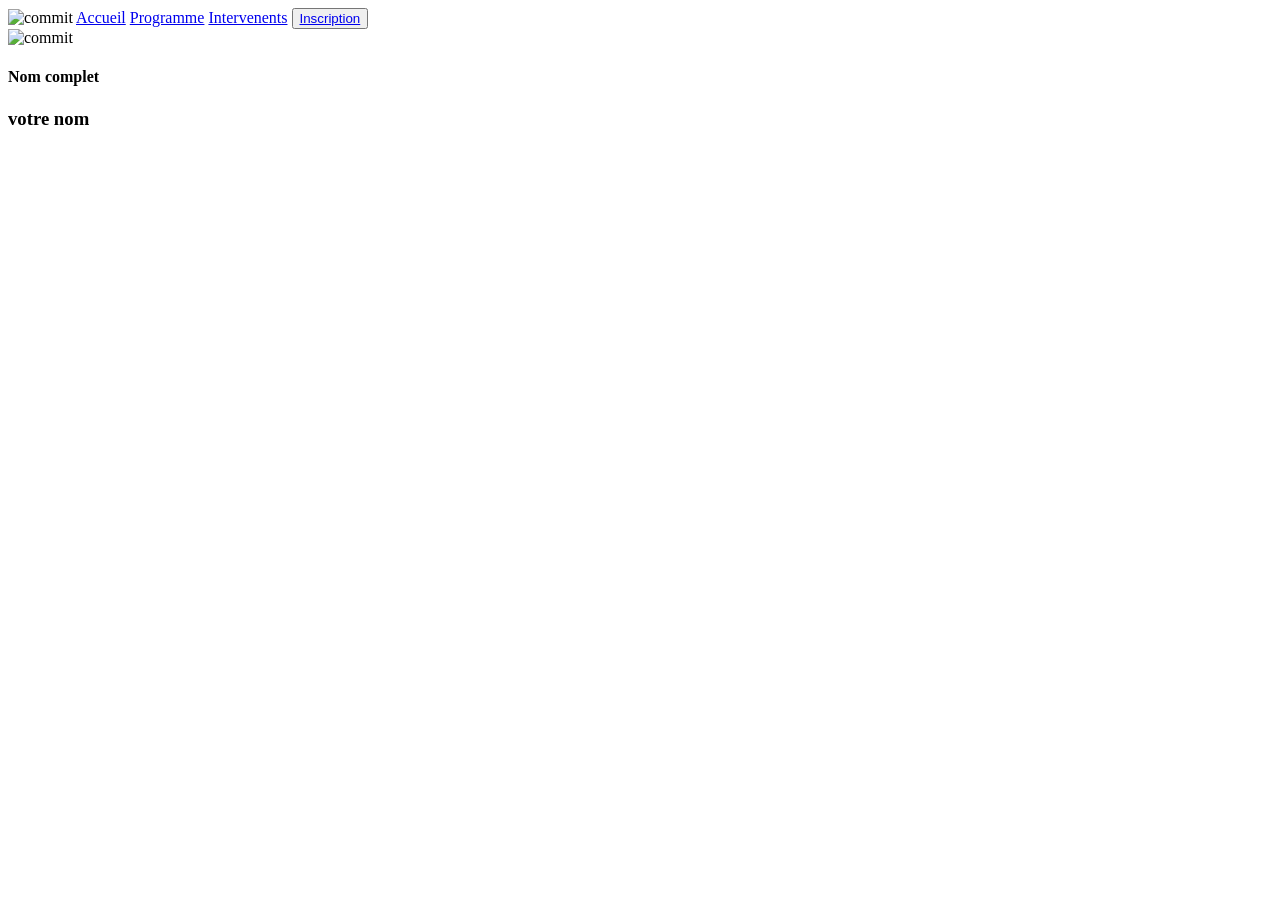
==== inscription.html @ ad55e4ea "La structure initiale d'un site web" ====
<!DOCTYPE html>

<head>
    <meta charset="UTF-8">
    <title> Atlas Dev </title>

</head>
<main>
    <header>
        <nav>
            <img src="img" alt="commit"> <!--7at link-->
            <a href="index.html">Accueil</a>
            <a href="programme.html">Programme</a>
            <a href="intervenents.html"> Intervenents</a>
            <button type="submit">
                <a href="inscription.html">Inscription</a>
            </button>

        </nav>
    </header>
    <body>
        <img src="#" alt="commit"> <!--7at link-->
        <div>
            <h4>Nom complet</h4>
        <h3>votre nom</h3>
        </div>
    </body>
</main>
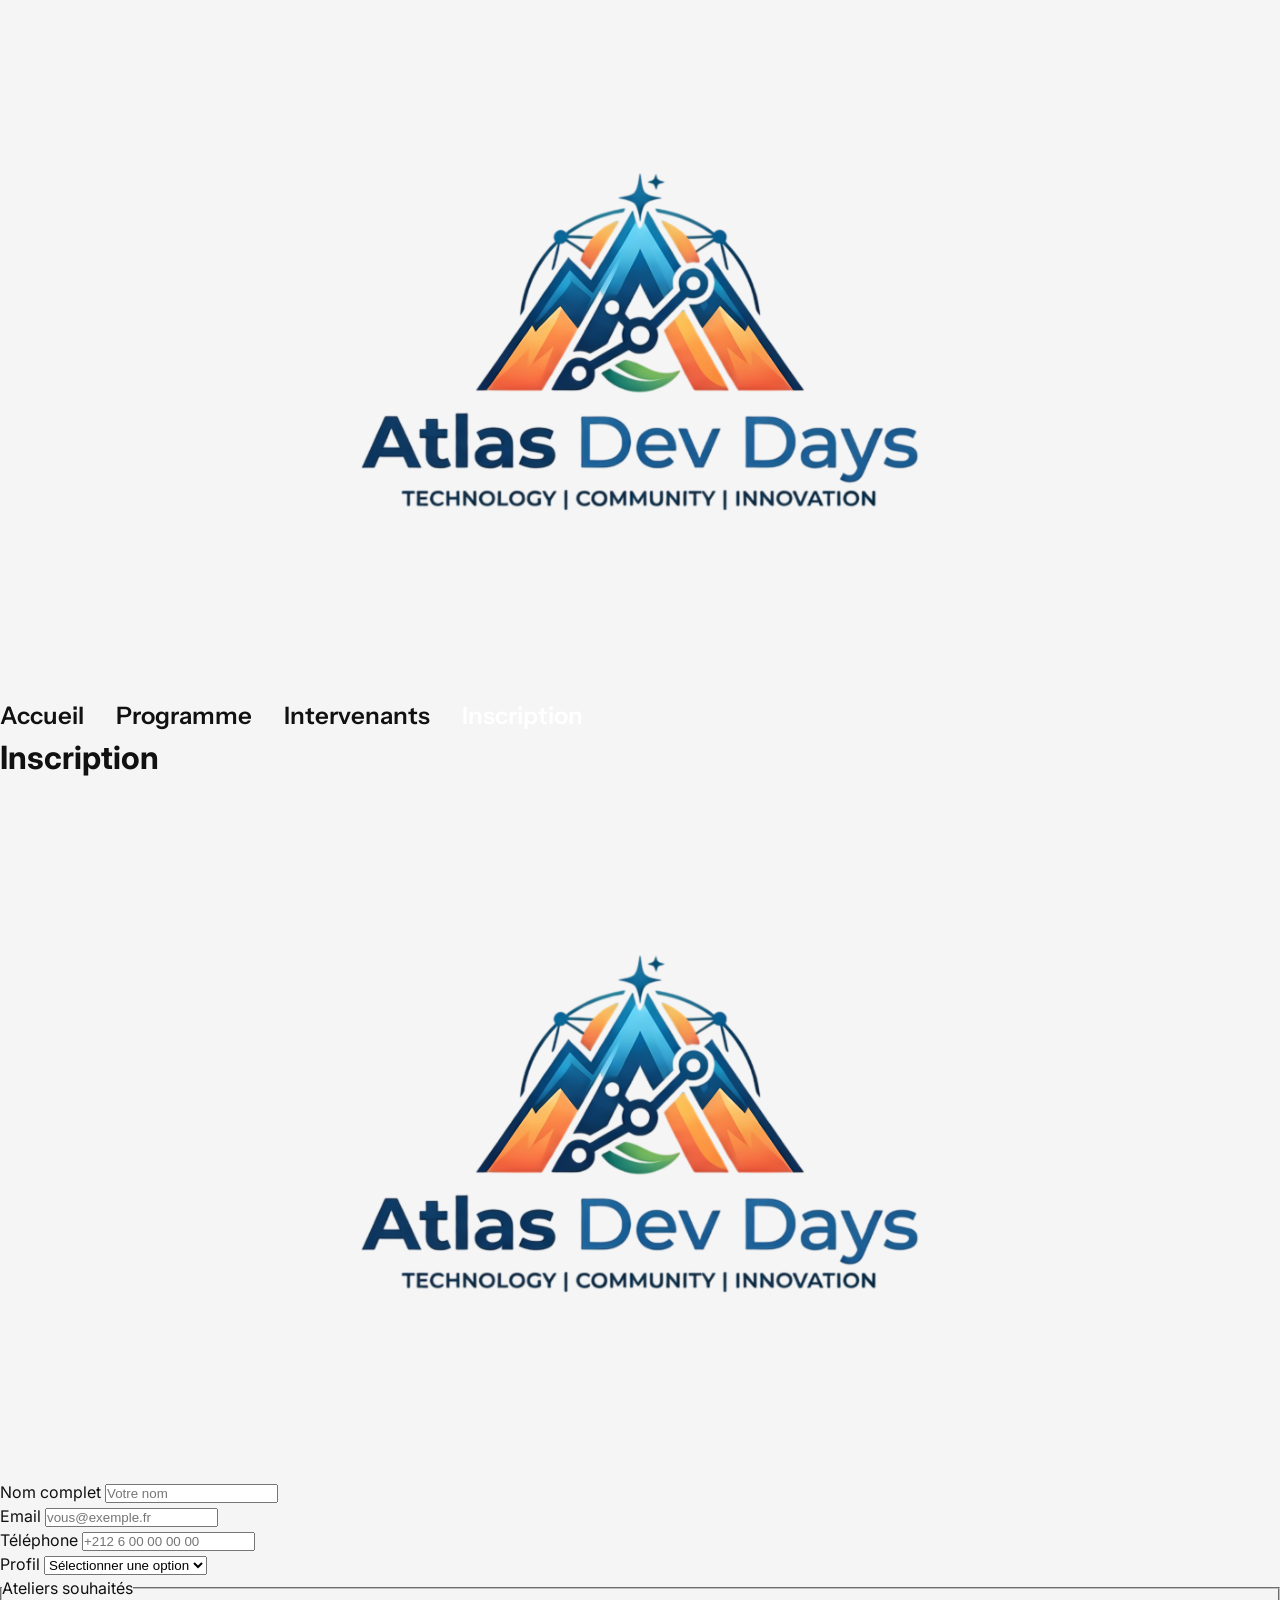
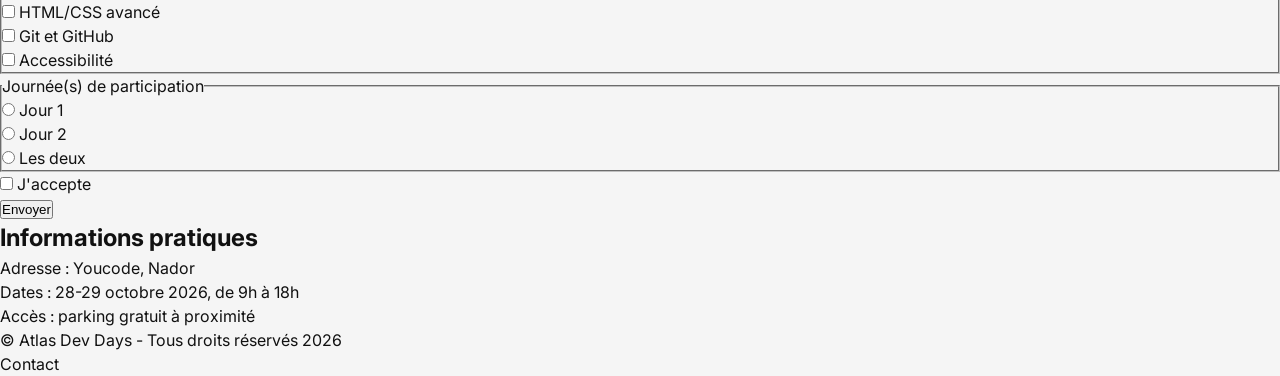
==== commit 8c59ed1f: "html complet de la page d'inscription" ====
--- a/inscription.html
+++ b/inscription.html
@@ -1,28 +1,121 @@
 <!DOCTYPE html>
+<html lang="fr">
 
 <head>
-    <meta charset="UTF-8">
-    <title> Atlas Dev </title>
+  <meta charset="UTF-8">
+  <meta name="viewport" content="width=device-width, initial-scale=1.0">
+  <title>Atlas Dev Days | Inscription</title>
+  <link rel="preconnect" href="https://fonts.googleapis.com">
+  <link rel="preconnect" href="https://fonts.gstatic.com" crossorigin>
+  <link rel="stylesheet"
+    href="https://fonts.googleapis.com/css2?family=Instrument+Sans:wght@600&family=Inter:wght@400;500;700&display=swap">
+  <link rel="stylesheet" href="css/style.css">
+</head>
 
-</head>
-<main>
-    <header>
-        <nav>
-            <img src="img" alt="commit"> <!--7at link-->
-            <a href="index.html">Accueil</a>
-            <a href="programme.html">Programme</a>
-            <a href="intervenents.html"> Intervenents</a>
-            <button type="submit">
-                <a href="inscription.html">Inscription</a>
-            </button>
+<body>
 
-        </nav>
-    </header>
-    <body>
-        <img src="#" alt="commit"> <!--7at link-->
+  <header>
+    <a href="index.html">
+      <img src="assets/icons/logo1.png" alt="Atlas Dev Days, retour à l'accueil">
+    </a>
+    <nav>
+      <ul class="menu">
+        <li><a href="index.html">Accueil</a></li>
+        <li><a href="programme.html">Programme</a></li>
+        <li><a href="intervenants.html">Intervenants</a></li>
+        <li><a href="inscription.html" aria-current="page">Inscription</a></li>
+      </ul>
+    </nav>
+  </header>
+
+  <main>
+    <h1>Inscription</h1>
+
+    <form action="#" method="get">
+      <img src="assets/icons/logo1.png" alt="">
+
+      <div>
+        <label for="nom">Nom complet</label>
+        <input type="text" id="nom" name="nom" placeholder="Votre nom" required minlength="3">
+      </div>
+
+      <div>
+        <label for="email">Email</label>
+        <input type="email" id="email" name="email" placeholder="vous@exemple.fr" required>
+      </div>
+
+      <div>
+        <label for="tel">Téléphone</label>
+        <input type="tel" id="tel" name="tel" placeholder="+212 6 00 00 00 00" required>
+      </div>
+
+      <div>
+        <label for="profil">Profil</label>
+        <select id="profil" name="profil" required>
+          <option value="">Sélectionner une option</option>
+          <option value="etudiant">Étudiant·e</option>
+          <option value="developpeur">Développeur·se</option>
+          <option value="autre">Autre</option>
+        </select>
+      </div>
+
+      <fieldset>
+        <legend>Ateliers souhaités</legend>
         <div>
-            <h4>Nom complet</h4>
-        <h3>votre nom</h3>
+          <div>
+            <input type="checkbox" id="atelier-css" name="ateliers" value="css">
+            <label for="atelier-css">HTML/CSS avancé</label>
+          </div>
+          <div>
+            <input type="checkbox" id="atelier-git" name="ateliers" value="git">
+            <label for="atelier-git">Git et GitHub</label>
+          </div>
+          <div>
+            <input type="checkbox" id="atelier-a11y" name="ateliers" value="accessibilite">
+            <label for="atelier-a11y">Accessibilité</label>
+          </div>
         </div>
-    </body>
-</main>+      </fieldset>
+
+      <fieldset>
+        <legend>Journée(s) de participation</legend>
+        <div>
+          <div>
+            <input type="radio" id="jour-1" name="jour" value="jour1" required>
+            <label for="jour-1">Jour 1</label>
+          </div>
+          <div>
+            <input type="radio" id="jour-2" name="jour" value="jour2">
+            <label for="jour-2">Jour 2</label>
+          </div>
+          <div>
+            <input type="radio" id="jour-both" name="jour" value="les-deux">
+            <label for="jour-both">Les deux</label>
+          </div>
+        </div>
+      </fieldset>
+
+      <div>
+        <input type="checkbox" id="consentement" name="consentement" required>
+        <label for="consentement">J'accepte</label>
+      </div>
+
+      <button type="submit">Envoyer</button>
+    </form>
+
+    <aside>
+      <h2>Informations pratiques</h2>
+      <p>Adresse : Youcode, Nador</p>
+      <p>Dates : 28-29 octobre 2026, de 9h à 18h</p>
+      <p>Accès : parking gratuit à proximité</p>
+    </aside>
+  </main>
+
+  <footer>
+    <p>© Atlas Dev Days - Tous droits réservés 2026</p>
+    <a href="#">Contact</a>
+  </footer>
+
+</body>
+
+</html>
--- a/css/style.css
+++ b/css/style.css
@@ -0,0 +1,181 @@
+/* ===== Variables ===== */
+:root {
+  --color-text: #111111;
+  --color-light: #f5f5f5;
+  --color-white: #ffffff;
+  --color-accent: #00b7ff;
+  --color-header: #096d95;
+  --color-border: #1e4a86;
+
+  --font-title: "Instrument Sans", sans-serif;
+  --font-text: "Inter", sans-serif;
+
+  --space: 16px;
+}
+
+/* ===== Reset léger ===== */
+* {
+  box-sizing: border-box;
+  margin: 0;
+  padding: 0;
+}
+
+img {
+  max-width: 100%;
+  display: block;
+}
+
+ul {
+  list-style: none;
+}
+
+a {
+  color: inherit;
+  text-decoration: none;
+}
+
+/* ===== Base ===== */
+body {
+  min-height: 100vh;
+  display: flex;
+  flex-direction: column;
+  background-color: var(--color-light);
+  color: var(--color-text);
+  font-family: var(--font-text);
+  line-height: 1.5;
+}
+
+/* ===== Header ===== */
+.site-header {
+  display: flex;
+  justify-content: space-between;
+  align-items: center;
+  flex-wrap: wrap;
+  gap: var(--space);
+  padding: var(--space) 5%;
+  background-color: var(--color-header);
+}
+
+.logo {
+  height: 64px;
+  width: auto;
+}
+
+.menu {
+  display: flex;
+  align-items: center;
+  flex-wrap: wrap;
+  gap: 32px;
+}
+
+.menu a {
+  color: var(--color-text);
+  font-family: var(--font-title);
+  font-size: 24px;
+  font-weight: 600;
+}
+
+.menu a:hover,
+.menu a[aria-current="page"] {
+  color: var(--color-white);
+}
+
+.menu .menu-cta {
+  padding: 8px 20px;
+  border-radius: 12px;
+  background-color: var(--color-accent);
+  color: var(--color-text);
+}
+
+.menu .menu-cta:hover {
+  background-color: var(--color-white);
+}
+
+/* ===== Hero ===== */
+.hero {
+  flex: 1;                      /* prend la place entre header et footer */
+  display: flex;
+  justify-content: center;      /* carte au centre horizontal */
+  align-items: center;          /* carte au centre vertical */
+  min-height: 460px;
+  padding: 40px 5%;
+  background-image: url("../assets/images/accueil.jpg");
+  background-size: cover;
+  background-position: center;
+}
+
+.hero-card {
+  width: 100%;
+  max-width: 320px;
+  display: flex;
+  flex-direction: column;
+  align-items: center;
+  gap: 8px;
+  padding: 24px;
+  border: 2px solid var(--color-border);
+  border-radius: 20px;
+  background-color: rgba(255, 255, 255, 0.8);
+  text-align: center;
+}
+
+.hero-logo {
+  width: 220px;
+}
+
+.hero-dates {
+  font-size: 18px;
+  font-weight: 700;
+}
+
+/* ===== Bouton ===== */
+.button {
+  margin-top: 8px;
+  padding: 12px 28px;
+  border-radius: 12px;
+  background-color: var(--color-accent);
+  color: var(--color-text);
+  font-family: var(--font-title);
+  font-size: 20px;
+  font-weight: 600;
+}
+
+.button:hover {
+  background-color: var(--color-white);
+}
+
+/* ===== Footer ===== */
+.site-footer {
+  display: flex;
+  justify-content: space-between;
+  align-items: center;
+  flex-wrap: wrap;
+  gap: var(--space);
+  padding: 32px 5%;
+  background-color: var(--color-header);
+  color: var(--color-white);
+  font-family: var(--font-title);
+  font-size: 20px;
+  font-weight: 600;
+}
+
+.site-footer a:hover {
+  text-decoration: underline;
+}
+
+/* ===== Focus visible (clavier) ===== */
+a:focus {
+  outline: 3px solid var(--color-text);
+  outline-offset: 2px;
+  box-shadow: 0 0 0 5px var(--color-white);
+}
+
+/* ===== Mobile ===== */
+@media (max-width: 600px) {
+  .menu {
+    gap: 16px;
+  }
+
+  .menu a {
+    font-size: 18px;
+  }
+}
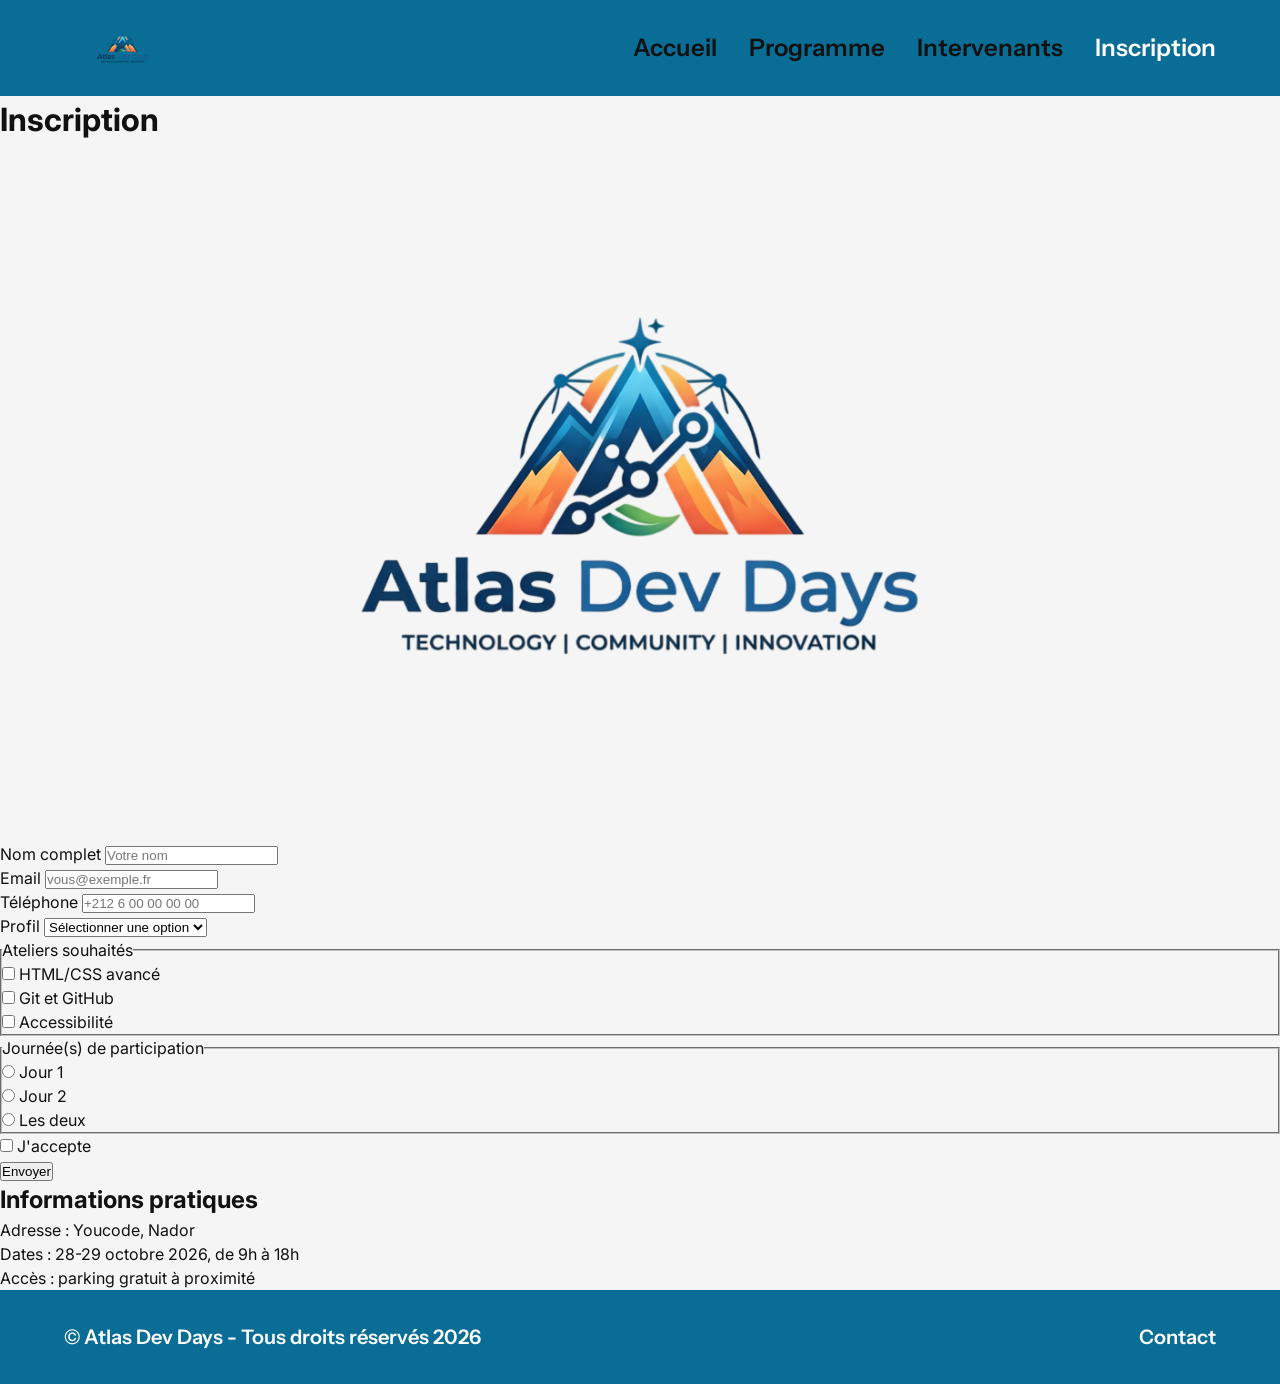
==== commit a8decc49: "scc de footer et header dans touts les page" ====
--- a/inscription.html
+++ b/inscription.html
@@ -14,9 +14,9 @@
 
 <body>
 
-  <header>
+  <header class="site-header">
     <a href="index.html">
-      <img src="assets/icons/logo1.png" alt="Atlas Dev Days, retour à l'accueil">
+      <img class="logo" src="assets/icons/logo1.png" alt="Atlas Dev Days, retour à l'accueil">
     </a>
     <nav>
       <ul class="menu">
@@ -111,7 +111,7 @@
     </aside>
   </main>
 
-  <footer>
+  <footer class="site-footer">
     <p>© Atlas Dev Days - Tous droits réservés 2026</p>
     <a href="#">Contact</a>
   </footer>
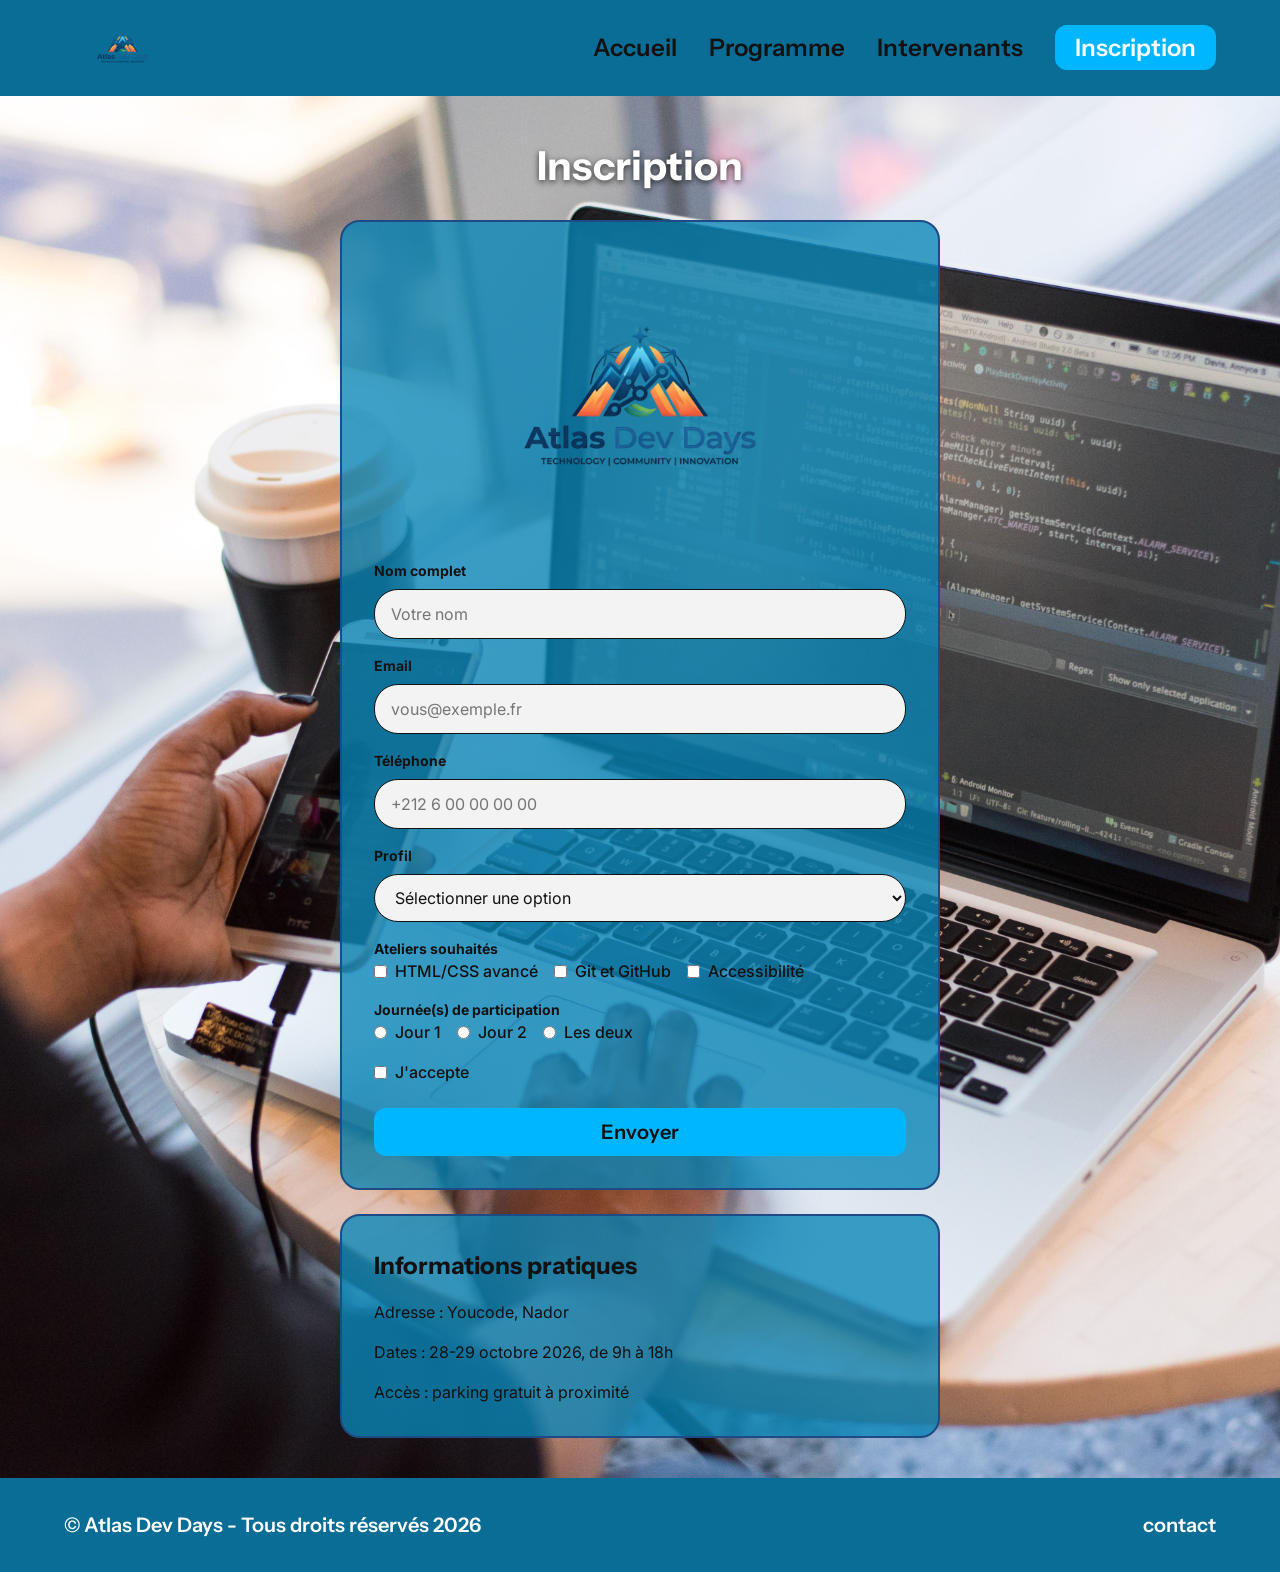
==== commit 92491ca4: "css de touts les page" ====
--- a/inscription.html
+++ b/inscription.html
@@ -23,33 +23,33 @@
         <li><a href="index.html">Accueil</a></li>
         <li><a href="programme.html">Programme</a></li>
         <li><a href="intervenants.html">Intervenants</a></li>
-        <li><a href="inscription.html" aria-current="page">Inscription</a></li>
+        <li><a class="menu-cta" href="inscription.html" aria-current="page">Inscription</a></li>
       </ul>
     </nav>
   </header>
 
-  <main>
+  <main class="page-inscription">
     <h1>Inscription</h1>
 
-    <form action="#" method="get">
-      <img src="assets/icons/logo1.png" alt="">
+    <form class="form-card" action="#" method="get">
+      <img class="from-logo" src="assets/icons/logo1.png" alt="">
 
-      <div>
+      <div class="field">
         <label for="nom">Nom complet</label>
         <input type="text" id="nom" name="nom" placeholder="Votre nom" required minlength="3">
       </div>
 
-      <div>
+      <div class="field">
         <label for="email">Email</label>
         <input type="email" id="email" name="email" placeholder="vous@exemple.fr" required>
       </div>
 
-      <div>
+      <div class="field">
         <label for="tel">Téléphone</label>
         <input type="tel" id="tel" name="tel" placeholder="+212 6 00 00 00 00" required>
       </div>
 
-      <div>
+      <div class="field">
         <label for="profil">Profil</label>
         <select id="profil" name="profil" required>
           <option value="">Sélectionner une option</option>
@@ -59,7 +59,7 @@
         </select>
       </div>
 
-      <fieldset>
+      <fieldset class="field">
         <legend>Ateliers souhaités</legend>
         <div>
           <div>
@@ -77,7 +77,7 @@
         </div>
       </fieldset>
 
-      <fieldset>
+      <fieldset class="field">
         <legend>Journée(s) de participation</legend>
         <div>
           <div>
@@ -100,10 +100,11 @@
         <label for="consentement">J'accepte</label>
       </div>
 
-      <button type="submit">Envoyer</button>
+      <button class="button" type="submit">Envoyer</button>
+
     </form>
 
-    <aside>
+    <aside class="info-card">
       <h2>Informations pratiques</h2>
       <p>Adresse : Youcode, Nador</p>
       <p>Dates : 28-29 octobre 2026, de 9h à 18h</p>
@@ -113,7 +114,7 @@
 
   <footer class="site-footer">
     <p>© Atlas Dev Days - Tous droits réservés 2026</p>
-    <a href="#">Contact</a>
+    <a href="#">contact</a>
   </footer>
 
 </body>
--- a/css/style.css
+++ b/css/style.css
@@ -1,4 +1,4 @@
-/* ===== Variables ===== */
+/* Variables */
 :root {
   --color-text: #111111;
   --color-light: #f5f5f5;
@@ -13,7 +13,7 @@
   --space: 16px;
 }
 
-/* ===== Reset léger ===== */
+/* Reset */
 * {
   box-sizing: border-box;
   margin: 0;
@@ -34,7 +34,7 @@
   text-decoration: none;
 }
 
-/* ===== Base ===== */
+/* Base */
 body {
   min-height: 100vh;
   display: flex;
@@ -45,7 +45,20 @@
   line-height: 1.5;
 }
 
-/* ===== Header ===== */
+main {
+  flex: 1;
+}
+
+.visually-hidden {
+  position: absolute;
+  width: 1px;
+  height: 1px;
+  overflow: hidden;
+  clip: rect(0 0 0 0);
+  white-space: nowrap;
+}
+
+/* Header */
 .site-header {
   display: flex;
   justify-content: space-between;
@@ -89,14 +102,78 @@
 
 .menu .menu-cta:hover {
   background-color: var(--color-white);
-}
-
-/* ===== Hero ===== */
+  color: var(--color-text);
+}
+
+/* Footer */
+.site-footer {
+  display: flex;
+  justify-content: space-between;
+  align-items: center;
+  flex-wrap: wrap;
+  gap: var(--space);
+  padding: 32px 5%;
+  background-color: var(--color-header);
+  color: var(--color-white);
+  font-family: var(--font-title);
+  font-size: 20px;
+  font-weight: 600;
+}
+
+.site-footer a:hover {
+  text-decoration: underline;
+}
+
+/* Bouton */
+.button {
+  display: inline-block;
+  margin-top: 8px;
+  padding: 12px 28px;
+  border: none;
+  border-radius: 12px;
+  background-color: var(--color-accent);
+  color: var(--color-text);
+  font-family: var(--font-title);
+  font-size: 20px;
+  font-weight: 600;
+  text-align: center;
+  cursor: pointer;
+}
+
+.button:hover {
+  background-color: var(--color-white);
+}
+
+/* Focus visible (clavier) */
+a:focus,
+button:focus,
+input:focus,
+select:focus,
+textarea:focus {
+  outline: 3px solid var(--color-text);
+  outline-offset: 2px;
+  box-shadow: 0 0 0 5px var(--color-white);
+}
+
+/* Sections (accueil) */
+.section {
+  display: flex;
+  flex-direction: column;
+  align-items: center;
+  gap: 24px;
+  padding: 40px 5%;
+}
+
+.section h2 {
+  font-family: var(--font-title);
+  font-size: 32px;
+}
+
+/* Accueil : hero */
 .hero {
-  flex: 1;                      /* prend la place entre header et footer */
-  display: flex;
-  justify-content: center;      /* carte au centre horizontal */
-  align-items: center;          /* carte au centre vertical */
+  display: flex;
+  justify-content: center;
+  align-items: center;
   min-height: 460px;
   padding: 40px 5%;
   background-image: url("../assets/images/accueil.jpg");
@@ -127,46 +204,284 @@
   font-weight: 700;
 }
 
-/* ===== Bouton ===== */
-.button {
-  margin-top: 8px;
-  padding: 12px 28px;
+/* Accueil : chiffres clés */
+.stats {
+  display: flex;
+  flex-wrap: wrap;
+  justify-content: center;
+  gap: 24px;
+}
+
+.stat {
+  display: flex;
+  flex-direction: column;
+  align-items: center;
+  min-width: 160px;
+  padding: 24px;
+  border: 2px solid var(--color-border);
+  border-radius: 20px;
+  background-color: var(--color-white);
+  font-size: 18px;
+}
+
+.stat-number {
+  color: var(--color-header);
+  font-family: var(--font-title);
+  font-size: 48px;
+  line-height: 1;
+}
+
+/* Accueil : à propos */
+.text-block {
+  max-width: 700px;
+  text-align: center;
+}
+
+/* Cartes intervenants (accueil + intervenants) */
+.cards {
+  display: flex;
+  flex-wrap: wrap;
+  justify-content: center;
+  gap: 24px;
+  width: 100%;
+  max-width: 1100px;
+}
+
+.speaker-card {
+  flex: 1 1 260px;
+  max-width: 320px;
+  display: flex;
+  flex-direction: column;
+  gap: 8px;
+  padding: 0 0 16px 0;
+  overflow: hidden;
+  border: 2px solid var(--color-border);
+  border-radius: 20px;
+  background-color: var(--color-white);
+}
+
+.speaker-card img {
+  width: 100%;
+  height: 220px;
+  object-fit: cover;
+}
+
+.speaker-card h2,
+.speaker-card h3,
+.speaker-card p,
+.speaker-card a {
+  padding: 0 16px;
+}
+
+.speaker-card h2,
+.speaker-card h3 {
+  font-family: var(--font-title);
+  font-size: 22px;
+}
+
+.speaker-job {
+  color: var(--color-header);
+  font-weight: 600;
+}
+
+.speaker-link {
+  margin-top: auto;
+  color: var(--color-header);
+  font-weight: 600;
+  text-decoration: underline;
+}
+
+.speaker-link:hover {
+  color: var(--color-text);
+}
+
+/* Page Intervenants */
+.page-intervenants {
+  display: flex;
+  flex-direction: column;
+  align-items: center;
+  gap: 32px;
+  padding: 40px 5%;
+}
+
+.page-intervenants h1 {
+  font-family: var(--font-title);
+  font-size: 40px;
+}
+
+/* Page Programme */
+.page-programme {
+  display: flex;
+  flex-direction: column;
+  align-items: center;
+  gap: 24px;
+  padding: 40px 5%;
+  background-color: var(--color-header);
+  background-image: url("../assets/images/programme.png");
+  background-size: cover;
+  background-position: center;
+}
+
+.logo-center {
+  width: 300px;
+  max-width: 100%;
+  height: auto;
+  padding: 12px 24px;
+  border-radius: 20px;
+  background-color: rgba(255, 255, 255, 0.6);
+}
+
+.day {
+  width: 100%;
+  max-width: 900px;
+  display: flex;
+  flex-direction: column;
+  gap: 12px;
+}
+
+.day h2 {
+  color: var(--color-white);
+  font-family: var(--font-title);
+  font-size: 32px;
+  text-shadow: 0 2px 6px rgba(0, 0, 0, 0.7);
+}
+
+.day-card {
+  display: flex;
+  flex-direction: column;
+  padding: 8px 24px;
+  border: 2px solid var(--color-border);
+  border-radius: 20px;
+  background-color: rgba(255, 255, 255, 0.85);
+}
+
+.talk {
+  display: flex;
+  align-items: center;
+  flex-wrap: wrap;
+  gap: var(--space);
+  padding: 16px 0;
+}
+
+.talk + .talk {
+  border-top: 1px solid rgba(17, 17, 17, 0.2);
+}
+
+.talk-time {
+  width: 80px;
+  color: var(--color-header);
+  font-family: var(--font-title);
+  font-size: 20px;
+  font-weight: 600;
+}
+
+.talk-title {
+  flex: 1 1 250px;
+  font-size: 18px;
+}
+
+.talk-speaker {
+  flex: 0 1 200px;
+  font-weight: 600;
+}
+
+.badge {
+  padding: 4px 16px;
   border-radius: 12px;
   background-color: var(--color-accent);
-  color: var(--color-text);
-  font-family: var(--font-title);
-  font-size: 20px;
-  font-weight: 600;
-}
-
-.button:hover {
-  background-color: var(--color-white);
-}
-
-/* ===== Footer ===== */
-.site-footer {
-  display: flex;
-  justify-content: space-between;
-  align-items: center;
-  flex-wrap: wrap;
+  font-size: 14px;
+  font-weight: 700;
+}
+
+/* ===== Page Inscription ===== */
+.page-inscription {
+  display: flex;
+  flex-direction: column;
+  align-items: center;
+  gap: 24px;
+  padding: 40px 5%;
+  background-color: var(--color-header);
+  background-image: url("../assets/images/inscription.jpg");
+  background-size: cover;
+  background-position: center;
+}
+
+.page-inscription h1 {
+  color: var(--color-white);
+  font-family: var(--font-title);
+  font-size: 40px;
+  text-shadow: 0 2px 6px rgba(0, 0, 0, 0.7);
+}
+
+.form-card,
+.info-card {
+  width: 100%;
+  max-width: 600px;
+  display: flex;
+  flex-direction: column;
   gap: var(--space);
-  padding: 32px 5%;
-  background-color: var(--color-header);
-  color: var(--color-white);
-  font-family: var(--font-title);
-  font-size: 20px;
-  font-weight: 600;
-}
-
-.site-footer a:hover {
-  text-decoration: underline;
-}
-
-/* ===== Focus visible (clavier) ===== */
-a:focus {
-  outline: 3px solid var(--color-text);
-  outline-offset: 2px;
-  box-shadow: 0 0 0 5px var(--color-white);
+  padding: 32px;
+  border: 2px solid var(--color-border);
+  border-radius: 20px;
+  background-color: rgba(8, 134, 184, 0.78);
+}
+
+.info-card h2 {
+  font-family: var(--font-title);
+  font-size: 24px;
+}
+
+.form-logo {
+  width: 200px;
+  align-self: center;
+}
+
+/* Champs */
+.field {
+  display: flex;
+  flex-direction: column;
+  gap: 8px;
+  border: none;
+}
+
+label,
+legend {
+  font-size: 14px;
+  font-weight: 700;
+}
+
+input[type="text"],
+input[type="email"],
+input[type="tel"],
+select,
+textarea {
+  width: 100%;
+  padding: 12px 16px;
+  border: 1px solid var(--color-text);
+  border-radius: 24px;
+  background-color: #f3f3f3;
+  color: var(--color-text);
+  font: inherit;
+}
+
+/* Cases à cocher et boutons radio (dans les fieldset) */
+fieldset > div {
+  display: flex;
+  flex-wrap: wrap;
+  gap: var(--space);
+}
+
+fieldset > div > div,
+.form-card > div:not(.field) {
+  display: flex;
+  align-items: center;
+  gap: 8px;
+}
+
+fieldset label,
+.form-card > div:not(.field) label {
+  font-size: 16px;
+  font-weight: 500;
 }
 
 /* ===== Mobile ===== */
@@ -178,4 +493,13 @@
   .menu a {
     font-size: 18px;
   }
+
+  .talk-time {
+    width: 100%;
+  }
+
+  .form-card,
+  .info-card {
+    padding: 24px;
+  }
 }
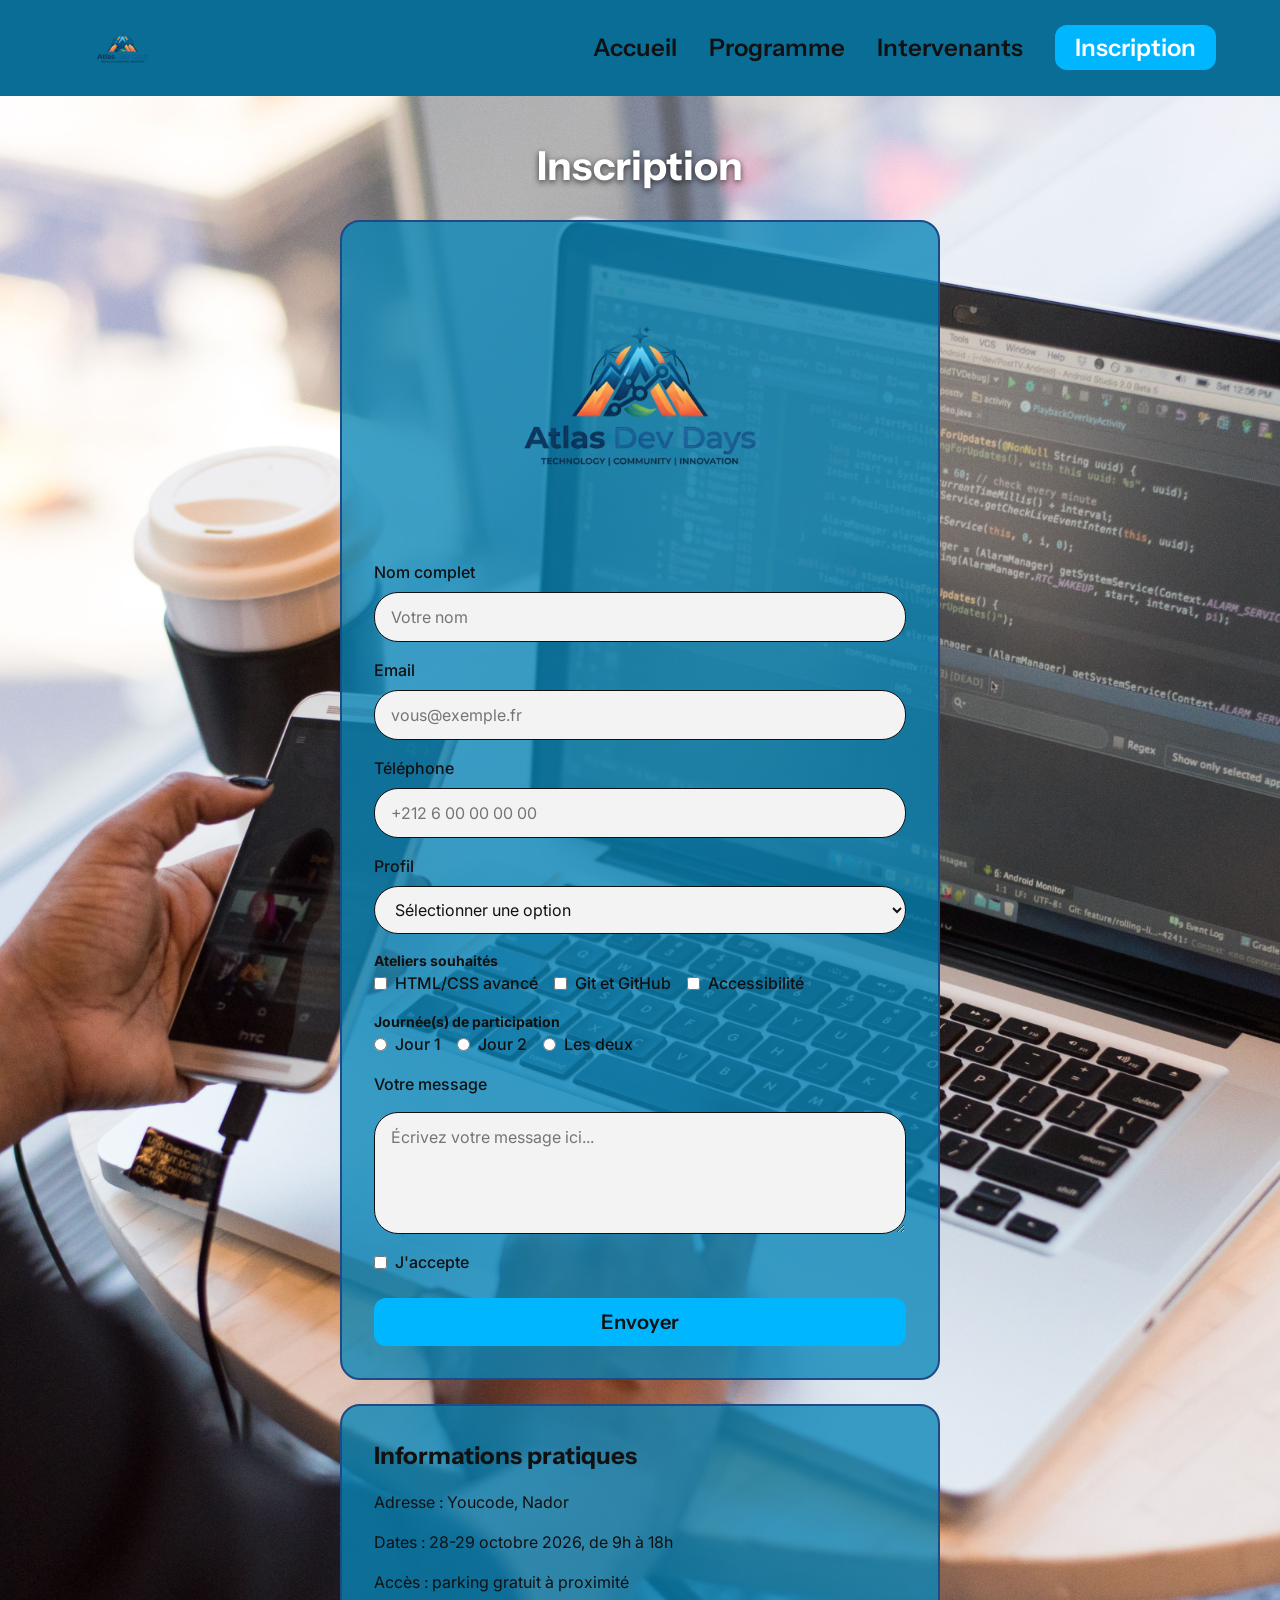
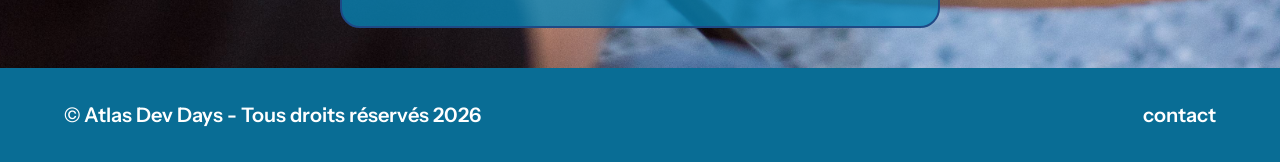
==== commit 9408e5e4: "feat: add textarea elemnt , css code optimize" ====
--- a/inscription.html
+++ b/inscription.html
@@ -95,7 +95,9 @@
         </div>
       </fieldset>
 
-      <div>
+      <label for="message">Votre message</label>
+      <textarea id="message" name="message" placeholder="Écrivez votre message ici..." rows="4"></textarea>
+      <div class="check-box">
         <input type="checkbox" id="consentement" name="consentement" required>
         <label for="consentement">J'accepte</label>
       </div>
--- a/css/style.css
+++ b/css/style.css
@@ -363,7 +363,7 @@
   padding: 16px 0;
 }
 
-.talk + .talk {
+.talk+.talk {
   border-top: 1px solid rgba(17, 17, 17, 0.2);
 }
 
@@ -465,33 +465,50 @@
 }
 
 /* Cases à cocher et boutons radio (dans les fieldset) */
-fieldset > div {
+fieldset>div {
   display: flex;
   flex-wrap: wrap;
   gap: var(--space);
 }
 
-fieldset > div > div,
-.form-card > div:not(.field) {
+fieldset>div>div,
+.check-box {
   display: flex;
   align-items: center;
   gap: 8px;
 }
 
-fieldset label,
-.form-card > div:not(.field) label {
+label {
   font-size: 16px;
   font-weight: 500;
 }
 
-/* ===== Mobile ===== */
-@media (max-width: 600px) {
+/* Mobile */
+@media (min-width: 400px) and (max-width: 600px) {
   .menu {
     gap: 16px;
   }
 
   .menu a {
     font-size: 18px;
+  }
+
+  .site-header {
+    display: flex;
+    justify-content: space-between;
+    align-items: center;
+    flex-wrap: wrap;
+    gap: 5px;
+    padding: var(--space) 2%;
+    background-color: var(--color-header);
+  }
+
+
+  .logo {
+
+    margin-left: 180px;
+    height: 64px;
+    width: auto;
   }
 
   .talk-time {
